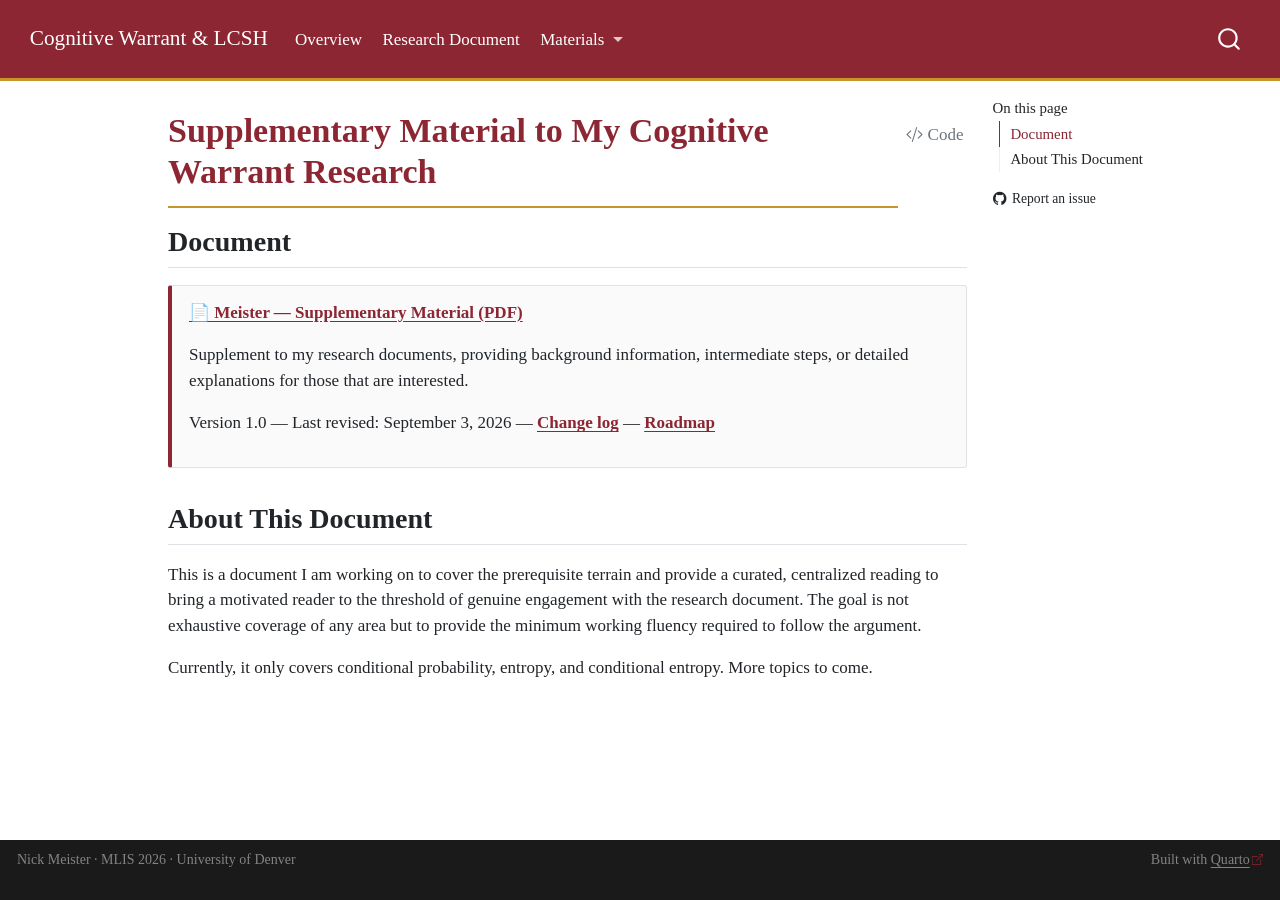
==== docs/pages/background.html @ 32547606 "Add supplementary material page/document" ====
<!DOCTYPE html>
<html xmlns="http://www.w3.org/1999/xhtml" lang="en" xml:lang="en"><head>

<meta charset="utf-8">
<meta name="generator" content="quarto-1.9.38">

<meta name="viewport" content="width=device-width, initial-scale=1.0, user-scalable=yes">


<title>Supplementary Material to My Cognitive Warrant Research – Cognitive Warrant &amp; LCSH: Research Hub</title>
<style>
/* Default styles provided by pandoc.
** See https://pandoc.org/MANUAL.html#variables-for-html for config info.
*/
code{white-space: pre-wrap;}
span.smallcaps{font-variant: small-caps;}
div.columns{display: flex; gap: min(4vw, 1.5em);}
div.column{flex: auto; overflow-x: auto;}
div.hanging-indent{margin-left: 1.5em; text-indent: -1.5em;}
ul.task-list{list-style: none;}
ul.task-list li input[type="checkbox"] {
  width: 0.8em;
  margin: 0 0.8em 0.2em -1em; /* quarto-specific, see https://github.com/quarto-dev/quarto-cli/issues/4556 */ 
  vertical-align: middle;
}
/* CSS for syntax highlighting */
html { -webkit-text-size-adjust: 100%; }
pre > code.sourceCode { white-space: pre; position: relative; }
pre > code.sourceCode > span { display: inline-block; line-height: 1.25; }
pre > code.sourceCode > span:empty { height: 1.2em; }
.sourceCode { overflow: visible; }
code.sourceCode > span { color: inherit; text-decoration: inherit; }
div.sourceCode { margin: 1em 0; }
pre.sourceCode { margin: 0; }
@media screen {
div.sourceCode { overflow: auto; }
}
@media print {
pre > code.sourceCode { white-space: pre-wrap; }
pre > code.sourceCode > span { text-indent: -5em; padding-left: 5em; }
}
pre.numberSource code
  { counter-reset: source-line 0; }
pre.numberSource code > span
  { position: relative; left: -4em; counter-increment: source-line; }
pre.numberSource code > span > a:first-child::before
  { content: counter(source-line);
    position: relative; left: -1em; text-align: right; vertical-align: baseline;
    border: none; display: inline-block;
    -webkit-touch-callout: none; -webkit-user-select: none;
    -khtml-user-select: none; -moz-user-select: none;
    -ms-user-select: none; user-select: none;
    padding: 0 4px; width: 4em;
  }
pre.numberSource { margin-left: 3em;  padding-left: 4px; }
div.sourceCode
  {   }
@media screen {
pre > code.sourceCode > span > a:first-child::before { text-decoration: underline; }
}
</style>


<script src="../site_libs/quarto-nav/quarto-nav.js"></script>
<script src="../site_libs/quarto-nav/headroom.min.js"></script>
<script src="../site_libs/clipboard/clipboard.min.js"></script>
<script src="../site_libs/quarto-search/autocomplete.umd.js"></script>
<script src="../site_libs/quarto-search/fuse.min.js"></script>
<script src="../site_libs/quarto-search/quarto-search.js"></script>
<meta name="quarto:offset" content="../">
<link href="../assets/img/favicon.png" rel="icon" type="image/png">
<script src="../site_libs/quarto-html/quarto.js" type="module"></script>
<script src="../site_libs/quarto-html/tabsets/tabsets.js" type="module"></script>
<script src="../site_libs/quarto-html/popper.min.js"></script>
<script src="../site_libs/quarto-html/tippy.umd.min.js"></script>
<script src="../site_libs/quarto-html/anchor.min.js"></script>
<link href="../site_libs/quarto-html/tippy.css" rel="stylesheet">
<link href="../site_libs/quarto-html/quarto-syntax-highlighting-de63f62b328812d8e578a4d74e282472.css" rel="stylesheet" id="quarto-text-highlighting-styles">
<script src="../site_libs/bootstrap/bootstrap.min.js"></script>
<link href="../site_libs/bootstrap/bootstrap-icons.css" rel="stylesheet">
<link href="../site_libs/bootstrap/bootstrap-5c095410065b229b6694b9f661c4a6af.min.css" rel="stylesheet" append-hash="true" id="quarto-bootstrap" data-mode="light">
<script id="quarto-search-options" type="application/json">{
  "location": "navbar",
  "copy-button": false,
  "collapse-after": 3,
  "panel-placement": "end",
  "type": "overlay",
  "limit": 50,
  "keyboard-shortcut": [
    "f",
    "/",
    "s"
  ],
  "show-item-context": false,
  "language": {
    "search-no-results-text": "No results",
    "search-matching-documents-text": "matching documents",
    "search-copy-link-title": "Copy link to search",
    "search-hide-matches-text": "Hide additional matches",
    "search-more-match-text": "more match in this document",
    "search-more-matches-text": "more matches in this document",
    "search-clear-button-title": "Clear",
    "search-text-placeholder": "",
    "search-detached-cancel-button-title": "Cancel",
    "search-submit-button-title": "Submit",
    "search-label": "Search"
  }
}</script>
<style>html{ scroll-behavior: smooth; }</style>


</head>

<body class="nav-fixed quarto-light">

<div id="quarto-search-results"></div>
  <header id="quarto-header" class="headroom fixed-top">
    <nav class="navbar navbar-expand-lg " data-bs-theme="dark">
      <div class="navbar-container container-fluid">
      <div class="navbar-brand-container mx-auto">
    <a class="navbar-brand" href="../index.html">
    <span class="navbar-title">Cognitive Warrant &amp; LCSH</span>
    </a>
  </div>
            <div id="quarto-search" class="" title="Search"></div>
          <button class="navbar-toggler" type="button" data-bs-toggle="collapse" data-bs-target="#navbarCollapse" aria-controls="navbarCollapse" role="menu" aria-expanded="false" aria-label="Toggle navigation" onclick="if (window.quartoToggleHeadroom) { window.quartoToggleHeadroom(); }">
  <span class="navbar-toggler-icon"></span>
</button>
          <div class="collapse navbar-collapse" id="navbarCollapse">
            <ul class="navbar-nav navbar-nav-scroll me-auto">
  <li class="nav-item">
    <a class="nav-link" href="../index.html"> 
<span class="menu-text">Overview</span></a>
  </li>  
  <li class="nav-item">
    <a class="nav-link" href="../pages/manuscript.html"> 
<span class="menu-text">Research Document</span></a>
  </li>  
  <li class="nav-item dropdown ">
    <a class="nav-link dropdown-toggle" href="#" id="nav-menu-materials" role="link" data-bs-toggle="dropdown" aria-expanded="false">
 <span class="menu-text">Materials</span>
    </a>
    <ul class="dropdown-menu" aria-labelledby="nav-menu-materials">    
        <li>
    <a class="dropdown-item" href="../pages/irb.html">
 <span class="dropdown-text">IRB Packet</span></a>
  </li>  
        <li>
    <a class="dropdown-item" href="../pages/presentation.html">
 <span class="dropdown-text">Presentation</span></a>
  </li>  
        <li>
    <a class="dropdown-item" href="../pages/cognitive-warrant-pipeline.html">
 <span class="dropdown-text">Analytic Pipeline</span></a>
  </li>  
    </ul>
  </li>
</ul>
          </div> <!-- /navcollapse -->
            <div class="quarto-navbar-tools">
</div>
      </div> <!-- /container-fluid -->
    </nav>
</header>
<!-- content -->
<div id="quarto-content" class="quarto-container page-columns page-rows-contents page-layout-article page-navbar">
<!-- sidebar -->
<!-- margin-sidebar -->
    <div id="quarto-margin-sidebar" class="sidebar margin-sidebar">
        <nav id="TOC" role="doc-toc" class="toc-active">
    <h2 id="toc-title">On this page</h2>
   
  <ul>
  <li><a href="#document" id="toc-document" class="nav-link active" data-scroll-target="#document">Document</a></li>
  <li><a href="#about-this-document" id="toc-about-this-document" class="nav-link" data-scroll-target="#about-this-document">About This Document</a></li>
  </ul>
<div class="toc-actions"><ul><li><a href="https://github.com/nicholasmeister/cognitive-warrant/issues/new" class="toc-action"><i class="bi bi-github"></i>Report an issue</a></li></ul></div></nav>
    </div>
<!-- main -->
<main class="content" id="quarto-document-content">

<header id="title-block-header" class="quarto-title-block default">
<div class="quarto-title">
<div class="quarto-title-block"><div><h1 class="title">Supplementary Material to My Cognitive Warrant Research</h1><button type="button" class="btn code-tools-button" id="quarto-code-tools-source"><i class="bi"></i> Code</button></div></div>
</div>



<div class="quarto-title-meta">

    
  
    
  </div>
  


</header>


<section id="document" class="level2">
<h2 class="anchored" data-anchor-id="document">Document</h2>
<div class="file-card">
<p><a href="../assets/pdf/meister_supplement.pdf">📄 Meister — Supplementary Material (PDF)</a></p>
<p>Supplement to my research documents, providing background information, intermediate steps, or detailed explanations for those that are interested.</p>
<p>Version 1.0 — Last revised: September 3, 2026 — <a href="../pages/change-log.html">Change log</a> — <a href="../pages/roadmap.html">Roadmap</a></p>
</div>
</section>
<section id="about-this-document" class="level2">
<h2 class="anchored" data-anchor-id="about-this-document">About This Document</h2>
<p>This is a document I am working on to cover the prerequisite terrain and provide a curated, centralized reading to bring a motivated reader to the threshold of genuine engagement with the research document. The goal is not exhaustive coverage of any area but to provide the minimum working fluency required to follow the argument.</p>
<p>Currently, it only covers conditional probability, entropy, and conditional entropy. More topics to come.</p>


<!-- -->

</section>

</main> <!-- /main -->
<script id="quarto-html-after-body" type="application/javascript">
  window.document.addEventListener("DOMContentLoaded", function (event) {
    const icon = "";
    const anchorJS = new window.AnchorJS();
    anchorJS.options = {
      placement: 'right',
      icon: icon
    };
    anchorJS.add('.anchored');
    const isCodeAnnotation = (el) => {
      for (const clz of el.classList) {
        if (clz.startsWith('code-annotation-')) {                     
          return true;
        }
      }
      return false;
    }
    const onCopySuccess = function(e) {
      // button target
      const button = e.trigger;
      // don't keep focus
      button.blur();
      // flash "checked"
      button.classList.add('code-copy-button-checked');
      var currentTitle = button.getAttribute("title");
      button.setAttribute("title", "Copied!");
      let tooltip;
      if (window.bootstrap) {
        button.setAttribute("data-bs-toggle", "tooltip");
        button.setAttribute("data-bs-placement", "left");
        button.setAttribute("data-bs-title", "Copied!");
        tooltip = new bootstrap.Tooltip(button, 
          { trigger: "manual", 
            customClass: "code-copy-button-tooltip",
            offset: [0, -8]});
        tooltip.show();    
      }
      setTimeout(function() {
        if (tooltip) {
          tooltip.hide();
          button.removeAttribute("data-bs-title");
          button.removeAttribute("data-bs-toggle");
          button.removeAttribute("data-bs-placement");
        }
        button.setAttribute("title", currentTitle);
        button.classList.remove('code-copy-button-checked');
      }, 1000);
      // clear code selection
      e.clearSelection();
    }
    const getTextToCopy = function(trigger) {
      const outerScaffold = trigger.parentElement.cloneNode(true);
      const codeEl = outerScaffold.querySelector('code');
      for (const childEl of codeEl.children) {
        if (isCodeAnnotation(childEl)) {
          childEl.remove();
        }
      }
      return codeEl.innerText;
    }
    const clipboard = new window.ClipboardJS('.code-copy-button:not([data-in-quarto-modal])', {
      text: getTextToCopy
    });
    clipboard.on('success', onCopySuccess);
    if (window.document.getElementById('quarto-embedded-source-code-modal')) {
      const clipboardModal = new window.ClipboardJS('.code-copy-button[data-in-quarto-modal]', {
        text: getTextToCopy,
        container: window.document.getElementById('quarto-embedded-source-code-modal')
      });
      clipboardModal.on('success', onCopySuccess);
    }
    const viewSource = window.document.getElementById('quarto-view-source') ||
                       window.document.getElementById('quarto-code-tools-source');
    if (viewSource) {
      const sourceUrl = viewSource.getAttribute("data-quarto-source-url");
      viewSource.addEventListener("click", function(e) {
        if (sourceUrl) {
          // rstudio viewer pane
          if (/\bcapabilities=\b/.test(window.location)) {
            window.open(sourceUrl);
          } else {
            window.location.href = sourceUrl;
          }
        } else {
          const modal = new bootstrap.Modal(document.getElementById('quarto-embedded-source-code-modal'));
          modal.show();
        }
        return false;
      });
    }
    function toggleCodeHandler(show) {
      return function(e) {
        const detailsSrc = window.document.querySelectorAll(".cell > details > .sourceCode");
        for (let i=0; i<detailsSrc.length; i++) {
          const details = detailsSrc[i].parentElement;
          if (show) {
            details.open = true;
          } else {
            details.removeAttribute("open");
          }
        }
        const cellCodeDivs = window.document.querySelectorAll(".cell > .sourceCode");
        const fromCls = show ? "hidden" : "unhidden";
        const toCls = show ? "unhidden" : "hidden";
        for (let i=0; i<cellCodeDivs.length; i++) {
          const codeDiv = cellCodeDivs[i];
          if (codeDiv.classList.contains(fromCls)) {
            codeDiv.classList.remove(fromCls);
            codeDiv.classList.add(toCls);
          } 
        }
        return false;
      }
    }
    const hideAllCode = window.document.getElementById("quarto-hide-all-code");
    if (hideAllCode) {
      hideAllCode.addEventListener("click", toggleCodeHandler(false));
    }
    const showAllCode = window.document.getElementById("quarto-show-all-code");
    if (showAllCode) {
      showAllCode.addEventListener("click", toggleCodeHandler(true));
    }
      var localhostRegex = new RegExp(/^(?:http|https):\/\/localhost\:?[0-9]*\//);
      var mailtoRegex = new RegExp(/^mailto:/);
        var filterRegex = new RegExp('/' + window.location.host + '/');
      var isInternal = (href) => {
          return filterRegex.test(href) || localhostRegex.test(href) || mailtoRegex.test(href);
      }
      // Inspect non-navigation links and adorn them if external
     var links = window.document.querySelectorAll('a[href]:not(.nav-link):not(.navbar-brand):not(.toc-action):not(.sidebar-link):not(.sidebar-item-toggle):not(.pagination-link):not(.no-external):not([aria-hidden]):not(.dropdown-item):not(.quarto-navigation-tool):not(.about-link)');
      for (var i=0; i<links.length; i++) {
        const link = links[i];
        if (!isInternal(link.href)) {
          // undo the damage that might have been done by quarto-nav.js in the case of
          // links that we want to consider external
          if (link.dataset.originalHref !== undefined) {
            link.href = link.dataset.originalHref;
          }
            // target, if specified
            link.setAttribute("target", "_blank");
            if (link.getAttribute("rel") === null) {
              link.setAttribute("rel", "noopener");
            }
            // default icon
            link.classList.add("external");
        }
      }
    function tippyHover(el, contentFn, onTriggerFn, onUntriggerFn) {
      const config = {
        allowHTML: true,
        maxWidth: 500,
        delay: 100,
        arrow: false,
        appendTo: function(el) {
            return el.parentElement;
        },
        interactive: true,
        interactiveBorder: 10,
        theme: 'quarto',
        placement: 'bottom-start',
      };
      if (contentFn) {
        config.content = contentFn;
      }
      if (onTriggerFn) {
        config.onTrigger = onTriggerFn;
      }
      if (onUntriggerFn) {
        config.onUntrigger = onUntriggerFn;
      }
      window.tippy(el, config); 
    }
    const noterefs = window.document.querySelectorAll('a[role="doc-noteref"]');
    for (var i=0; i<noterefs.length; i++) {
      const ref = noterefs[i];
      tippyHover(ref, function() {
        // use id or data attribute instead here
        let href = ref.getAttribute('data-footnote-href') || ref.getAttribute('href');
        try { href = new URL(href).hash; } catch {}
        const id = href.replace(/^#\/?/, "");
        const note = window.document.getElementById(id);
        if (note) {
          return note.innerHTML;
        } else {
          return "";
        }
      });
    }
    const xrefs = window.document.querySelectorAll('a.quarto-xref');
    const processXRef = (id, note) => {
      // Strip column container classes
      const stripColumnClz = (el) => {
        el.classList.remove("page-full", "page-columns");
        if (el.children) {
          for (const child of el.children) {
            stripColumnClz(child);
          }
        }
      }
      stripColumnClz(note)
      if (id === null || id.startsWith('sec-')) {
        // Special case sections, only their first couple elements
        const container = document.createElement("div");
        if (note.children && note.children.length > 2) {
          container.appendChild(note.children[0].cloneNode(true));
          for (let i = 1; i < note.children.length; i++) {
            const child = note.children[i];
            if (child.tagName === "P" && child.innerText === "") {
              continue;
            } else {
              container.appendChild(child.cloneNode(true));
              break;
            }
          }
          if (window.Quarto?.typesetMath) {
            window.Quarto.typesetMath(container);
          }
          return container.innerHTML
        } else {
          if (window.Quarto?.typesetMath) {
            window.Quarto.typesetMath(note);
          }
          return note.innerHTML;
        }
      } else {
        // Remove any anchor links if they are present
        const anchorLink = note.querySelector('a.anchorjs-link');
        if (anchorLink) {
          anchorLink.remove();
        }
        if (window.Quarto?.typesetMath) {
          window.Quarto.typesetMath(note);
        }
        if (note.classList.contains("callout")) {
          return note.outerHTML;
        } else {
          return note.innerHTML;
        }
      }
    }
    for (var i=0; i<xrefs.length; i++) {
      const xref = xrefs[i];
      tippyHover(xref, undefined, function(instance) {
        instance.disable();
        let url = xref.getAttribute('href');
        let hash = undefined; 
        if (url.startsWith('#')) {
          hash = url;
        } else {
          try { hash = new URL(url).hash; } catch {}
        }
        if (hash) {
          const id = hash.replace(/^#\/?/, "");
          const note = window.document.getElementById(id);
          if (note !== null) {
            try {
              const html = processXRef(id, note.cloneNode(true));
              instance.setContent(html);
            } finally {
              instance.enable();
              instance.show();
            }
          } else {
            // See if we can fetch this
            fetch(url.split('#')[0])
            .then(res => res.text())
            .then(html => {
              const parser = new DOMParser();
              const htmlDoc = parser.parseFromString(html, "text/html");
              const note = htmlDoc.getElementById(id);
              if (note !== null) {
                const html = processXRef(id, note);
                instance.setContent(html);
              } 
            }).finally(() => {
              instance.enable();
              instance.show();
            });
          }
        } else {
          // See if we can fetch a full url (with no hash to target)
          // This is a special case and we should probably do some content thinning / targeting
          fetch(url)
          .then(res => res.text())
          .then(html => {
            const parser = new DOMParser();
            const htmlDoc = parser.parseFromString(html, "text/html");
            const note = htmlDoc.querySelector('main.content');
            if (note !== null) {
              // This should only happen for chapter cross references
              // (since there is no id in the URL)
              // remove the first header
              if (note.children.length > 0 && note.children[0].tagName === "HEADER") {
                note.children[0].remove();
              }
              const html = processXRef(null, note);
              instance.setContent(html);
            } 
          }).finally(() => {
            instance.enable();
            instance.show();
          });
        }
      }, function(instance) {
      });
    }
        let selectedAnnoteEl;
        const selectorForAnnotation = ( cell, annotation) => {
          let cellAttr = 'data-code-cell="' + cell + '"';
          let lineAttr = 'data-code-annotation="' +  annotation + '"';
          const selector = 'span[' + cellAttr + '][' + lineAttr + ']';
          return selector;
        }
        const selectCodeLines = (annoteEl) => {
          const doc = window.document;
          const targetCell = annoteEl.getAttribute("data-target-cell");
          const targetAnnotation = annoteEl.getAttribute("data-target-annotation");
          const annoteSpan = window.document.querySelector(selectorForAnnotation(targetCell, targetAnnotation));
          const lines = annoteSpan.getAttribute("data-code-lines").split(",");
          const lineIds = lines.map((line) => {
            return targetCell + "-" + line;
          })
          let top = null;
          let height = null;
          let parent = null;
          if (lineIds.length > 0) {
              //compute the position of the single el (top and bottom and make a div)
              const el = window.document.getElementById(lineIds[0]);
              top = el.offsetTop;
              height = el.offsetHeight;
              parent = el.parentElement.parentElement;
            if (lineIds.length > 1) {
              const lastEl = window.document.getElementById(lineIds[lineIds.length - 1]);
              const bottom = lastEl.offsetTop + lastEl.offsetHeight;
              height = bottom - top;
            }
            if (top !== null && height !== null && parent !== null) {
              // cook up a div (if necessary) and position it 
              let div = window.document.getElementById("code-annotation-line-highlight");
              if (div === null) {
                div = window.document.createElement("div");
                div.setAttribute("id", "code-annotation-line-highlight");
                div.style.position = 'absolute';
                parent.appendChild(div);
              }
              div.style.top = top - 2 + "px";
              div.style.height = height + 4 + "px";
              div.style.left = 0;
              let gutterDiv = window.document.getElementById("code-annotation-line-highlight-gutter");
              if (gutterDiv === null) {
                gutterDiv = window.document.createElement("div");
                gutterDiv.setAttribute("id", "code-annotation-line-highlight-gutter");
                gutterDiv.style.position = 'absolute';
                const codeCell = window.document.getElementById(targetCell);
                const gutter = codeCell.querySelector('.code-annotation-gutter');
                gutter.appendChild(gutterDiv);
              }
              gutterDiv.style.top = top - 2 + "px";
              gutterDiv.style.height = height + 4 + "px";
            }
            selectedAnnoteEl = annoteEl;
          }
        };
        const unselectCodeLines = () => {
          const elementsIds = ["code-annotation-line-highlight", "code-annotation-line-highlight-gutter"];
          elementsIds.forEach((elId) => {
            const div = window.document.getElementById(elId);
            if (div) {
              div.remove();
            }
          });
          selectedAnnoteEl = undefined;
        };
          // Handle positioning of the toggle
      window.addEventListener(
        "resize",
        throttle(() => {
          elRect = undefined;
          if (selectedAnnoteEl) {
            selectCodeLines(selectedAnnoteEl);
          }
        }, 10)
      );
      function throttle(fn, ms) {
      let throttle = false;
      let timer;
        return (...args) => {
          if(!throttle) { // first call gets through
              fn.apply(this, args);
              throttle = true;
          } else { // all the others get throttled
              if(timer) clearTimeout(timer); // cancel #2
              timer = setTimeout(() => {
                fn.apply(this, args);
                timer = throttle = false;
              }, ms);
          }
        };
      }
        // Attach click handler to the DT
        const annoteDls = window.document.querySelectorAll('dt[data-target-cell]');
        for (const annoteDlNode of annoteDls) {
          annoteDlNode.addEventListener('click', (event) => {
            const clickedEl = event.target;
            if (clickedEl !== selectedAnnoteEl) {
              unselectCodeLines();
              const activeEl = window.document.querySelector('dt[data-target-cell].code-annotation-active');
              if (activeEl) {
                activeEl.classList.remove('code-annotation-active');
              }
              selectCodeLines(clickedEl);
              clickedEl.classList.add('code-annotation-active');
            } else {
              // Unselect the line
              unselectCodeLines();
              clickedEl.classList.remove('code-annotation-active');
            }
          });
        }
    const findCites = (el) => {
      const parentEl = el.parentElement;
      if (parentEl) {
        const cites = parentEl.dataset.cites;
        if (cites) {
          return {
            el,
            cites: cites.split(' ')
          };
        } else {
          return findCites(el.parentElement)
        }
      } else {
        return undefined;
      }
    };
    var bibliorefs = window.document.querySelectorAll('a[role="doc-biblioref"]');
    for (var i=0; i<bibliorefs.length; i++) {
      const ref = bibliorefs[i];
      const citeInfo = findCites(ref);
      if (citeInfo) {
        tippyHover(citeInfo.el, function() {
          var popup = window.document.createElement('div');
          citeInfo.cites.forEach(function(cite) {
            var citeDiv = window.document.createElement('div');
            citeDiv.classList.add('hanging-indent');
            citeDiv.classList.add('csl-entry');
            var biblioDiv = window.document.getElementById('ref-' + cite);
            if (biblioDiv) {
              citeDiv.innerHTML = biblioDiv.innerHTML;
            }
            popup.appendChild(citeDiv);
          });
          return popup.innerHTML;
        });
      }
    }
  });
  </script><div class="modal fade" id="quarto-embedded-source-code-modal" tabindex="-1" aria-labelledby="quarto-embedded-source-code-modal-label" aria-hidden="true"><div class="modal-dialog modal-dialog-scrollable"><div class="modal-content"><div class="modal-header"><h5 class="modal-title" id="quarto-embedded-source-code-modal-label">Source Code</h5><button class="btn-close" data-bs-dismiss="modal"></button></div><div class="modal-body"><div class="">
<div class="code-copy-outer-scaffold"><div class="sourceCode" id="cb1" data-shortcodes="false"><pre class="sourceCode markdown code-with-copy"><code class="sourceCode markdown"><span id="cb1-1"><a href="#cb1-1" aria-hidden="true" tabindex="-1"></a><span class="co">---</span></span>
<span id="cb1-2"><a href="#cb1-2" aria-hidden="true" tabindex="-1"></a><span class="an">title:</span><span class="co"> "Supplementary Material to My Cognitive Warrant Research"</span></span>
<span id="cb1-3"><a href="#cb1-3" aria-hidden="true" tabindex="-1"></a><span class="co">---</span></span>
<span id="cb1-4"><a href="#cb1-4" aria-hidden="true" tabindex="-1"></a></span>
<span id="cb1-5"><a href="#cb1-5" aria-hidden="true" tabindex="-1"></a><span class="fu">## Document</span></span>
<span id="cb1-6"><a href="#cb1-6" aria-hidden="true" tabindex="-1"></a></span>
<span id="cb1-7"><a href="#cb1-7" aria-hidden="true" tabindex="-1"></a>::: {.file-card}</span>
<span id="cb1-8"><a href="#cb1-8" aria-hidden="true" tabindex="-1"></a><span class="co">[</span><span class="ot">📄 Meister — Supplementary Material (PDF)</span><span class="co">](../assets/pdf/meister_supplement.pdf)</span></span>
<span id="cb1-9"><a href="#cb1-9" aria-hidden="true" tabindex="-1"></a></span>
<span id="cb1-10"><a href="#cb1-10" aria-hidden="true" tabindex="-1"></a>Supplement to my research documents, providing background information, intermediate steps, or detailed explanations for those that are interested. </span>
<span id="cb1-11"><a href="#cb1-11" aria-hidden="true" tabindex="-1"></a></span>
<span id="cb1-12"><a href="#cb1-12" aria-hidden="true" tabindex="-1"></a>Version 1.0 --- Last revised: September 3, 2026 --- <span class="co">[</span><span class="ot">Change log</span><span class="co">](change-log.qmd)</span> --- <span class="co">[</span><span class="ot">Roadmap</span><span class="co">](roadmap.qmd)</span></span>
<span id="cb1-13"><a href="#cb1-13" aria-hidden="true" tabindex="-1"></a></span>
<span id="cb1-14"><a href="#cb1-14" aria-hidden="true" tabindex="-1"></a>:::</span>
<span id="cb1-15"><a href="#cb1-15" aria-hidden="true" tabindex="-1"></a></span>
<span id="cb1-16"><a href="#cb1-16" aria-hidden="true" tabindex="-1"></a><span class="fu">## About This Document</span></span>
<span id="cb1-17"><a href="#cb1-17" aria-hidden="true" tabindex="-1"></a></span>
<span id="cb1-18"><a href="#cb1-18" aria-hidden="true" tabindex="-1"></a>This is a document I am working on to cover the prerequisite terrain and provide a curated, centralized reading to bring a motivated reader to the threshold of genuine engagement with the research document. The goal is not exhaustive coverage of any area but to provide the minimum working fluency required to follow the argument.</span>
<span id="cb1-19"><a href="#cb1-19" aria-hidden="true" tabindex="-1"></a></span>
<span id="cb1-20"><a href="#cb1-20" aria-hidden="true" tabindex="-1"></a>Currently, it only covers conditional probability, entropy, and conditional entropy. More topics to come. </span>
<span id="cb1-21"><a href="#cb1-21" aria-hidden="true" tabindex="-1"></a></span></code></pre></div><button title="Copy to Clipboard" class="code-copy-button" data-in-quarto-modal=""><i class="bi"></i></button></div>
</div></div></div></div></div>
</div> <!-- /content -->
<footer class="footer">
  <div class="nav-footer">
    <div class="nav-footer-left">
<p>Nick Meister · MLIS 2026 · University of Denver</p>
</div>   
    <div class="nav-footer-center">
      &nbsp;
    <div class="toc-actions d-sm-block d-md-none"><ul><li><a href="https://github.com/nicholasmeister/cognitive-warrant/issues/new" class="toc-action"><i class="bi bi-github"></i>Report an issue</a></li></ul></div></div>
    <div class="nav-footer-right">
<p>Built with <a href="https://quarto.org">Quarto</a></p>
</div>
  </div>
</footer>




<script src="../site_libs/quarto-html/zenscroll-min.js"></script>
</body></html>
---- docs/site_libs/quarto-html/tippy.css ----
.tippy-box[data-animation=fade][data-state=hidden]{opacity:0}[data-tippy-root]{max-width:calc(100vw - 10px)}.tippy-box{position:relative;background-color:#333;color:#fff;border-radius:4px;font-size:14px;line-height:1.4;white-space:normal;outline:0;transition-property:transform,visibility,opacity}.tippy-box[data-placement^=top]>.tippy-arrow{bottom:0}.tippy-box[data-placement^=top]>.tippy-arrow:before{bottom:-7px;left:0;border-width:8px 8px 0;border-top-color:initial;transform-origin:center top}.tippy-box[data-placement^=bottom]>.tippy-arrow{top:0}.tippy-box[data-placement^=bottom]>.tippy-arrow:before{top:-7px;left:0;border-width:0 8px 8px;border-bottom-color:initial;transform-origin:center bottom}.tippy-box[data-placement^=left]>.tippy-arrow{right:0}.tippy-box[data-placement^=left]>.tippy-arrow:before{border-width:8px 0 8px 8px;border-left-color:initial;right:-7px;transform-origin:center left}.tippy-box[data-placement^=right]>.tippy-arrow{left:0}.tippy-box[data-placement^=right]>.tippy-arrow:before{left:-7px;border-width:8px 8px 8px 0;border-right-color:initial;transform-origin:center right}.tippy-box[data-inertia][data-state=visible]{transition-timing-function:cubic-bezier(.54,1.5,.38,1.11)}.tippy-arrow{width:16px;height:16px;color:#333}.tippy-arrow:before{content:"";position:absolute;border-color:transparent;border-style:solid}.tippy-content{position:relative;padding:5px 9px;z-index:1}
---- docs/site_libs/quarto-html/quarto-syntax-highlighting-de63f62b328812d8e578a4d74e282472.css ----
/* quarto syntax highlight colors */
:root {
  --quarto-hl-al-color: #ff5555;
  --quarto-hl-an-color: #6a737d;
  --quarto-hl-at-color: #d73a49;
  --quarto-hl-bn-color: #005cc5;
  --quarto-hl-bu-color: #d73a49;
  --quarto-hl-ch-color: #032f62;
  --quarto-hl-co-color: #6a737d;
  --quarto-hl-cv-color: #6a737d;
  --quarto-hl-cn-color: #005cc5;
  --quarto-hl-cf-color: #d73a49;
  --quarto-hl-dt-color: #d73a49;
  --quarto-hl-dv-color: #005cc5;
  --quarto-hl-do-color: #6a737d;
  --quarto-hl-er-color: #ff5555;
  --quarto-hl-ex-color: #d73a49;
  --quarto-hl-fl-color: #005cc5;
  --quarto-hl-fu-color: #6f42c1;
  --quarto-hl-im-color: #032f62;
  --quarto-hl-in-color: #6a737d;
  --quarto-hl-kw-color: #d73a49;
  --quarto-hl-op-color: #24292e;
  --quarto-hl-pp-color: #d73a49;
  --quarto-hl-re-color: #6a737d;
  --quarto-hl-sc-color: #005cc5;
  --quarto-hl-ss-color: #032f62;
  --quarto-hl-st-color: #032f62;
  --quarto-hl-va-color: #e36209;
  --quarto-hl-vs-color: #032f62;
  --quarto-hl-wa-color: #ff5555;
}

/* other quarto variables */
:root {
  --quarto-font-monospace: SFMono-Regular, Menlo, Monaco, Consolas, "Liberation Mono", "Courier New", monospace;
}

/* syntax highlight based on Pandoc's rules */
pre > code.sourceCode > span {
  color: #24292e;
}

code.sourceCode > span {
  color: #24292e;
}

div.sourceCode,
div.sourceCode pre.sourceCode {
  color: #24292e;
}

/* Normal */
code span {
  color: #24292e;
}

/* Alert */
code span.al {
  font-weight: bold;
  color: #ff5555;
}

/* Annotation */
code span.an {
  color: #6a737d;
}

/* Attribute */
code span.at {
  color: #d73a49;
}

/* BaseN */
code span.bn {
  color: #005cc5;
}

/* BuiltIn */
code span.bu {
  color: #d73a49;
}

/* ControlFlow */
code span.cf {
  color: #d73a49;
}

/* Char */
code span.ch {
  color: #032f62;
}

/* Constant */
code span.cn {
  color: #005cc5;
}

/* Comment */
code span.co {
  color: #6a737d;
}

/* CommentVar */
code span.cv {
  color: #6a737d;
}

/* Documentation */
code span.do {
  color: #6a737d;
}

/* DataType */
code span.dt {
  color: #d73a49;
}

/* DecVal */
code span.dv {
  color: #005cc5;
}

/* Error */
code span.er {
  color: #ff5555;
  text-decoration: underline;
}

/* Extension */
code span.ex {
  font-weight: bold;
  color: #d73a49;
}

/* Float */
code span.fl {
  color: #005cc5;
}

/* Function */
code span.fu {
  color: #6f42c1;
}

/* Import */
code span.im {
  color: #032f62;
}

/* Information */
code span.in {
  color: #6a737d;
}

/* Keyword */
code span.kw {
  color: #d73a49;
}

/* Operator */
code span.op {
  color: #24292e;
}

/* Preprocessor */
code span.pp {
  color: #d73a49;
}

/* RegionMarker */
code span.re {
  color: #6a737d;
}

/* SpecialChar */
code span.sc {
  color: #005cc5;
}

/* SpecialString */
code span.ss {
  color: #032f62;
}

/* String */
code span.st {
  color: #032f62;
}

/* Variable */
code span.va {
  color: #e36209;
}

/* VerbatimString */
code span.vs {
  color: #032f62;
}

/* Warning */
code span.wa {
  color: #ff5555;
}

.prevent-inlining {
  content: "</";
}

/*# sourceMappingURL=e073dde7d9be180d5cbafa952671d6f8.css.map */
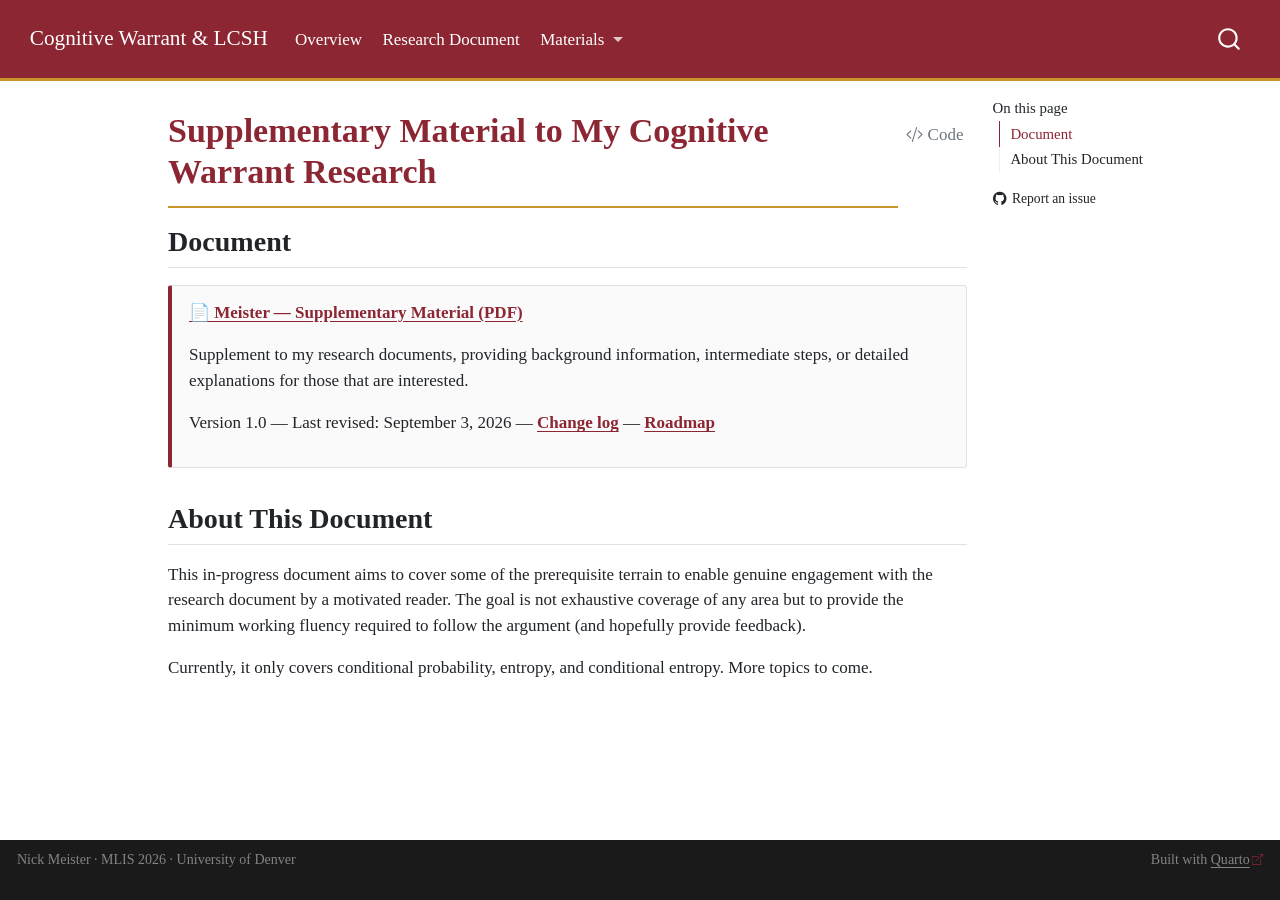
==== commit e243500f: "Update to page description" ====
--- a/docs/pages/background.html
+++ b/docs/pages/background.html
@@ -208,7 +208,7 @@
 </section>
 <section id="about-this-document" class="level2">
 <h2 class="anchored" data-anchor-id="about-this-document">About This Document</h2>
-<p>This is a document I am working on to cover the prerequisite terrain and provide a curated, centralized reading to bring a motivated reader to the threshold of genuine engagement with the research document. The goal is not exhaustive coverage of any area but to provide the minimum working fluency required to follow the argument.</p>
+<p>This in-progress document aims to cover some of the prerequisite terrain to enable genuine engagement with the research document by a motivated reader. The goal is not exhaustive coverage of any area but to provide the minimum working fluency required to follow the argument (and hopefully provide feedback).</p>
 <p>Currently, it only covers conditional probability, entropy, and conditional entropy. More topics to come.</p>
 
 
@@ -692,7 +692,7 @@
 <span id="cb1-15"><a href="#cb1-15" aria-hidden="true" tabindex="-1"></a></span>
 <span id="cb1-16"><a href="#cb1-16" aria-hidden="true" tabindex="-1"></a><span class="fu">## About This Document</span></span>
 <span id="cb1-17"><a href="#cb1-17" aria-hidden="true" tabindex="-1"></a></span>
-<span id="cb1-18"><a href="#cb1-18" aria-hidden="true" tabindex="-1"></a>This is a document I am working on to cover the prerequisite terrain and provide a curated, centralized reading to bring a motivated reader to the threshold of genuine engagement with the research document. The goal is not exhaustive coverage of any area but to provide the minimum working fluency required to follow the argument.</span>
+<span id="cb1-18"><a href="#cb1-18" aria-hidden="true" tabindex="-1"></a>This in-progress document aims to cover some of the prerequisite terrain to enable genuine engagement with the research document by a motivated reader. The goal is not exhaustive coverage of any area but to provide the minimum working fluency required to follow the argument (and hopefully provide feedback).</span>
 <span id="cb1-19"><a href="#cb1-19" aria-hidden="true" tabindex="-1"></a></span>
 <span id="cb1-20"><a href="#cb1-20" aria-hidden="true" tabindex="-1"></a>Currently, it only covers conditional probability, entropy, and conditional entropy. More topics to come. </span>
 <span id="cb1-21"><a href="#cb1-21" aria-hidden="true" tabindex="-1"></a></span></code></pre></div><button title="Copy to Clipboard" class="code-copy-button" data-in-quarto-modal=""><i class="bi"></i></button></div>
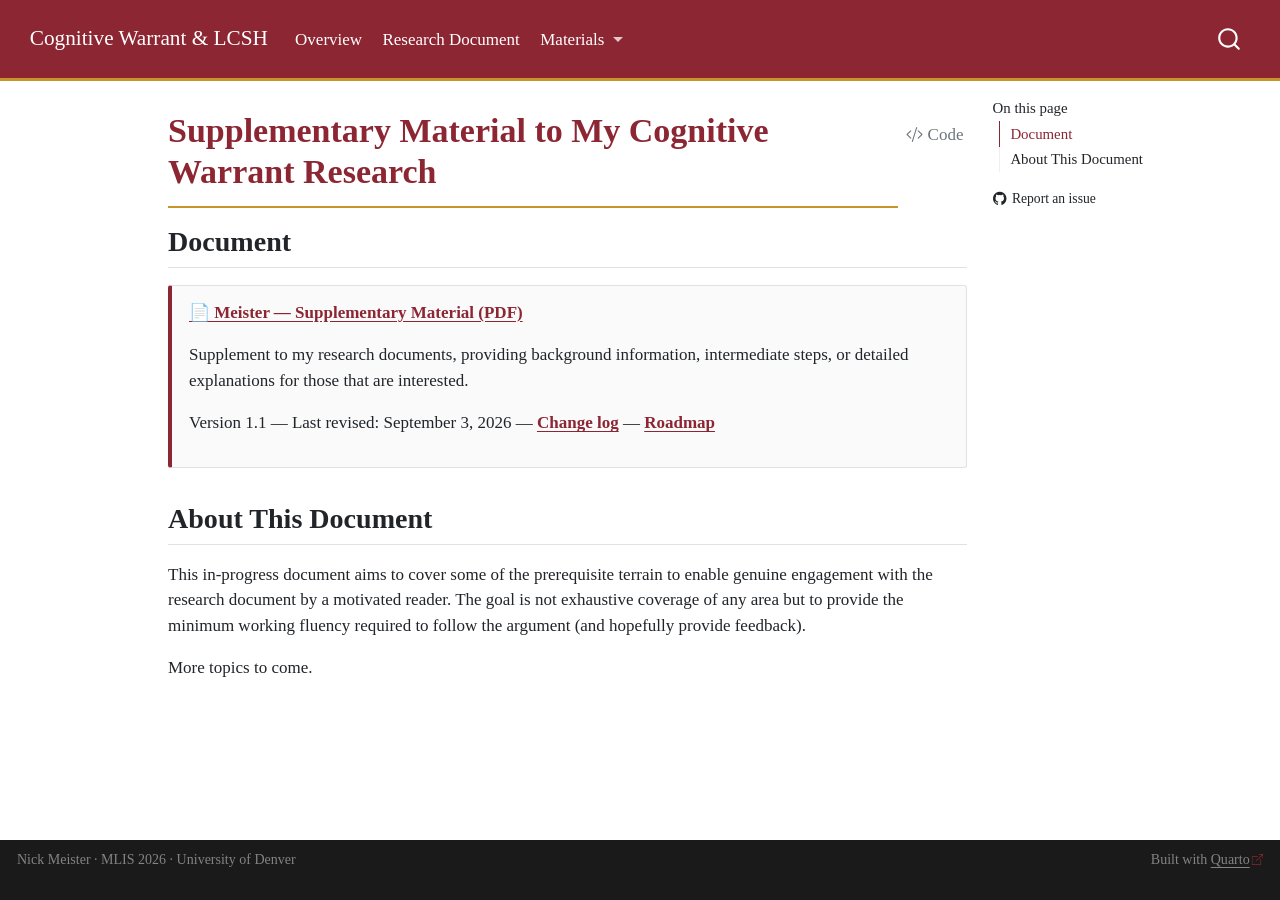
==== commit 121b80cf: "Added relative entropy and mutual information to supplementary material" ====
--- a/docs/pages/background.html
+++ b/docs/pages/background.html
@@ -203,13 +203,13 @@
 <div class="file-card">
 <p><a href="../assets/pdf/meister_supplement.pdf">📄 Meister — Supplementary Material (PDF)</a></p>
 <p>Supplement to my research documents, providing background information, intermediate steps, or detailed explanations for those that are interested.</p>
-<p>Version 1.0 — Last revised: September 3, 2026 — <a href="../pages/change-log.html">Change log</a> — <a href="../pages/roadmap.html">Roadmap</a></p>
+<p>Version 1.1 — Last revised: September 3, 2026 — <a href="../pages/change-log.html">Change log</a> — <a href="../pages/roadmap.html">Roadmap</a></p>
 </div>
 </section>
 <section id="about-this-document" class="level2">
 <h2 class="anchored" data-anchor-id="about-this-document">About This Document</h2>
 <p>This in-progress document aims to cover some of the prerequisite terrain to enable genuine engagement with the research document by a motivated reader. The goal is not exhaustive coverage of any area but to provide the minimum working fluency required to follow the argument (and hopefully provide feedback).</p>
-<p>Currently, it only covers conditional probability, entropy, and conditional entropy. More topics to come.</p>
+<p>More topics to come.</p>
 
 
 <!-- -->
@@ -686,7 +686,7 @@
 <span id="cb1-9"><a href="#cb1-9" aria-hidden="true" tabindex="-1"></a></span>
 <span id="cb1-10"><a href="#cb1-10" aria-hidden="true" tabindex="-1"></a>Supplement to my research documents, providing background information, intermediate steps, or detailed explanations for those that are interested. </span>
 <span id="cb1-11"><a href="#cb1-11" aria-hidden="true" tabindex="-1"></a></span>
-<span id="cb1-12"><a href="#cb1-12" aria-hidden="true" tabindex="-1"></a>Version 1.0 --- Last revised: September 3, 2026 --- <span class="co">[</span><span class="ot">Change log</span><span class="co">](change-log.qmd)</span> --- <span class="co">[</span><span class="ot">Roadmap</span><span class="co">](roadmap.qmd)</span></span>
+<span id="cb1-12"><a href="#cb1-12" aria-hidden="true" tabindex="-1"></a>Version 1.1 --- Last revised: September 3, 2026 --- <span class="co">[</span><span class="ot">Change log</span><span class="co">](change-log.qmd)</span> --- <span class="co">[</span><span class="ot">Roadmap</span><span class="co">](roadmap.qmd)</span></span>
 <span id="cb1-13"><a href="#cb1-13" aria-hidden="true" tabindex="-1"></a></span>
 <span id="cb1-14"><a href="#cb1-14" aria-hidden="true" tabindex="-1"></a>:::</span>
 <span id="cb1-15"><a href="#cb1-15" aria-hidden="true" tabindex="-1"></a></span>
@@ -694,7 +694,7 @@
 <span id="cb1-17"><a href="#cb1-17" aria-hidden="true" tabindex="-1"></a></span>
 <span id="cb1-18"><a href="#cb1-18" aria-hidden="true" tabindex="-1"></a>This in-progress document aims to cover some of the prerequisite terrain to enable genuine engagement with the research document by a motivated reader. The goal is not exhaustive coverage of any area but to provide the minimum working fluency required to follow the argument (and hopefully provide feedback).</span>
 <span id="cb1-19"><a href="#cb1-19" aria-hidden="true" tabindex="-1"></a></span>
-<span id="cb1-20"><a href="#cb1-20" aria-hidden="true" tabindex="-1"></a>Currently, it only covers conditional probability, entropy, and conditional entropy. More topics to come. </span>
+<span id="cb1-20"><a href="#cb1-20" aria-hidden="true" tabindex="-1"></a>More topics to come. </span>
 <span id="cb1-21"><a href="#cb1-21" aria-hidden="true" tabindex="-1"></a></span></code></pre></div><button title="Copy to Clipboard" class="code-copy-button" data-in-quarto-modal=""><i class="bi"></i></button></div>
 </div></div></div></div></div>
 </div> <!-- /content -->
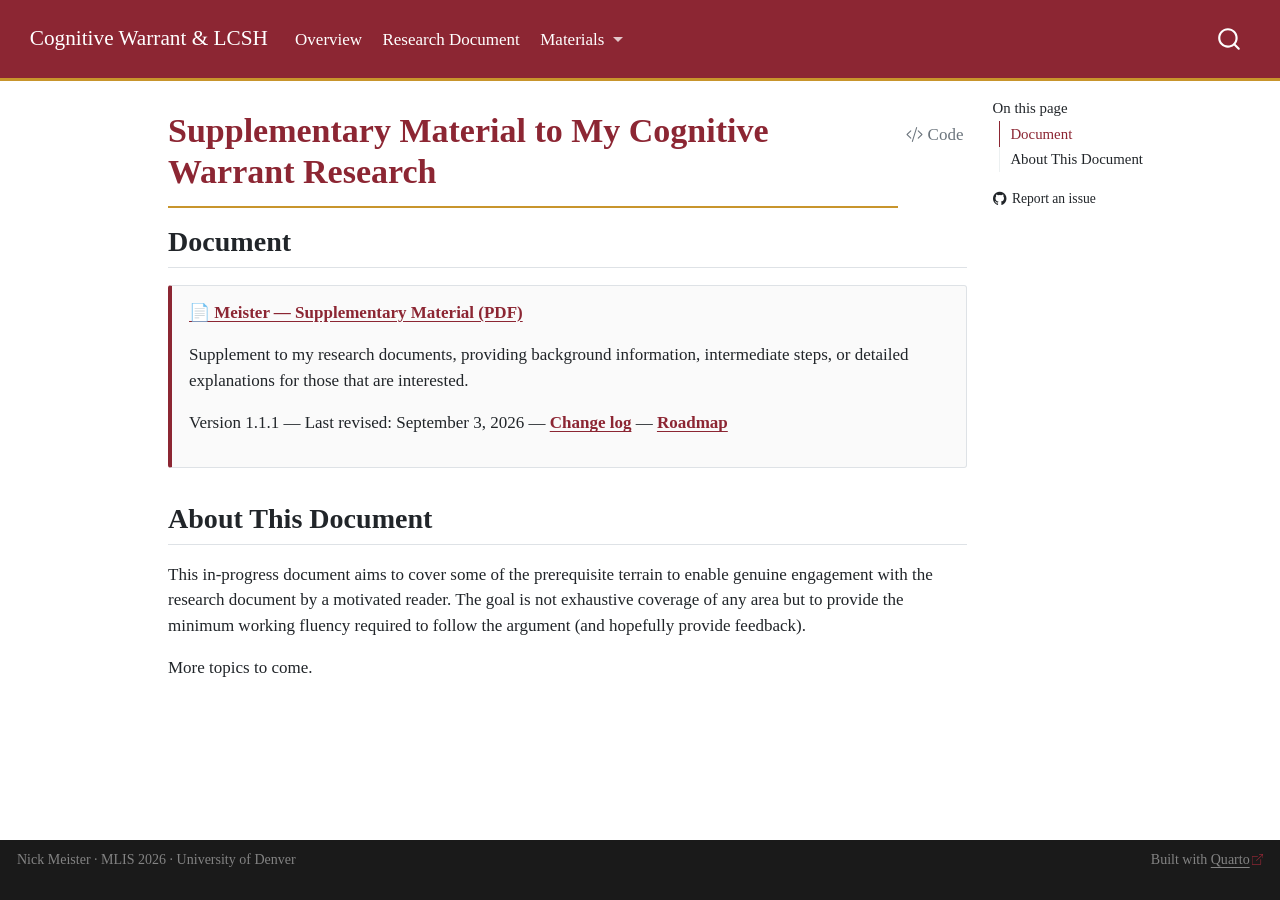
==== commit 58b469c9: "Clarified between averaged and pointwise conditional entropy" ====
--- a/docs/pages/background.html
+++ b/docs/pages/background.html
@@ -203,7 +203,7 @@
 <div class="file-card">
 <p><a href="../assets/pdf/meister_supplement.pdf">📄 Meister — Supplementary Material (PDF)</a></p>
 <p>Supplement to my research documents, providing background information, intermediate steps, or detailed explanations for those that are interested.</p>
-<p>Version 1.1 — Last revised: September 3, 2026 — <a href="../pages/change-log.html">Change log</a> — <a href="../pages/roadmap.html">Roadmap</a></p>
+<p>Version 1.1.1 — Last revised: September 3, 2026 — <a href="../pages/change-log.html">Change log</a> — <a href="../pages/roadmap.html">Roadmap</a></p>
 </div>
 </section>
 <section id="about-this-document" class="level2">
@@ -686,7 +686,7 @@
 <span id="cb1-9"><a href="#cb1-9" aria-hidden="true" tabindex="-1"></a></span>
 <span id="cb1-10"><a href="#cb1-10" aria-hidden="true" tabindex="-1"></a>Supplement to my research documents, providing background information, intermediate steps, or detailed explanations for those that are interested. </span>
 <span id="cb1-11"><a href="#cb1-11" aria-hidden="true" tabindex="-1"></a></span>
-<span id="cb1-12"><a href="#cb1-12" aria-hidden="true" tabindex="-1"></a>Version 1.1 --- Last revised: September 3, 2026 --- <span class="co">[</span><span class="ot">Change log</span><span class="co">](change-log.qmd)</span> --- <span class="co">[</span><span class="ot">Roadmap</span><span class="co">](roadmap.qmd)</span></span>
+<span id="cb1-12"><a href="#cb1-12" aria-hidden="true" tabindex="-1"></a>Version 1.1.1 --- Last revised: September 3, 2026 --- <span class="co">[</span><span class="ot">Change log</span><span class="co">](change-log.qmd)</span> --- <span class="co">[</span><span class="ot">Roadmap</span><span class="co">](roadmap.qmd)</span></span>
 <span id="cb1-13"><a href="#cb1-13" aria-hidden="true" tabindex="-1"></a></span>
 <span id="cb1-14"><a href="#cb1-14" aria-hidden="true" tabindex="-1"></a>:::</span>
 <span id="cb1-15"><a href="#cb1-15" aria-hidden="true" tabindex="-1"></a></span>
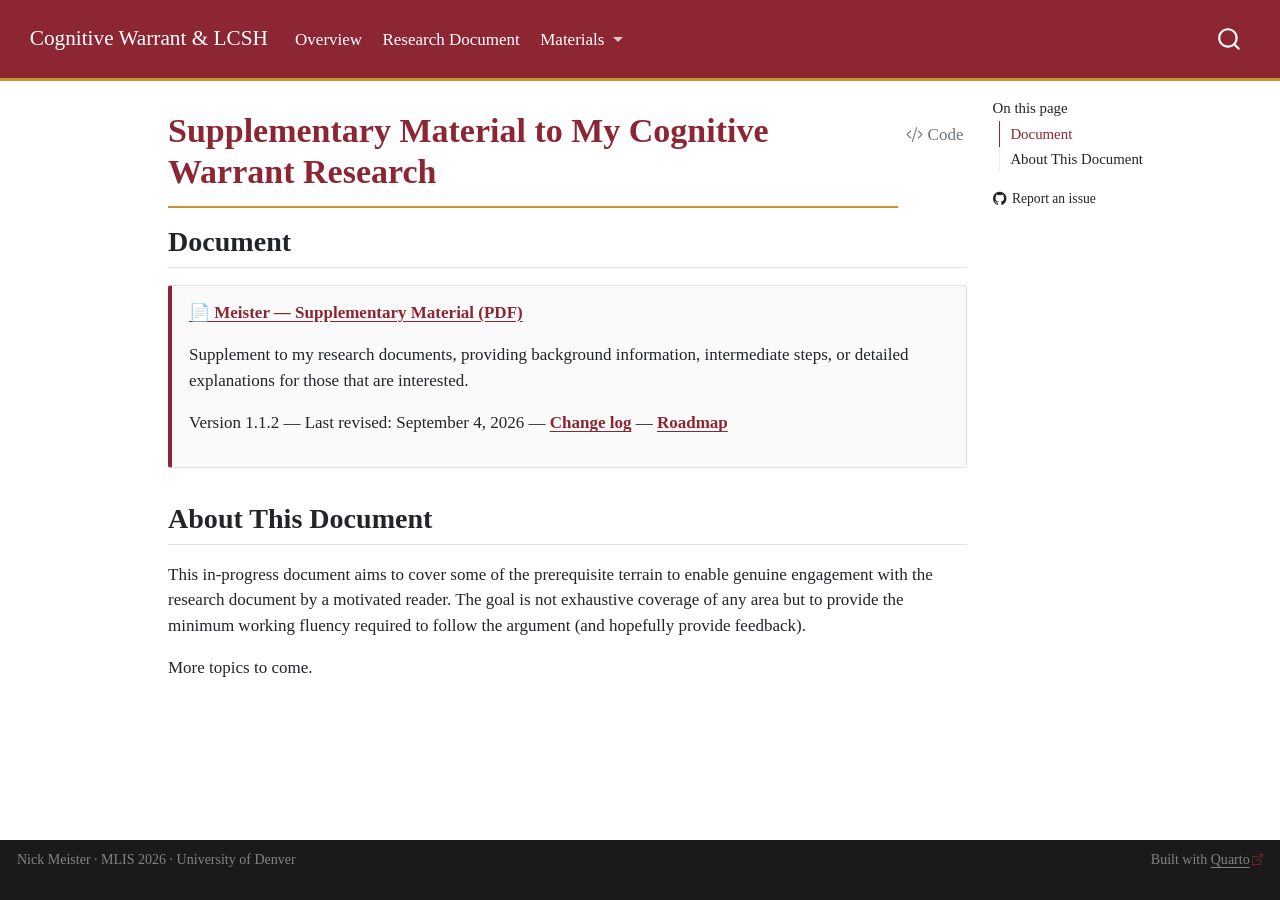
==== commit d5f38692: "Added Relationship Between Entropy and Mutual Information section to supplementary material" ====
--- a/docs/pages/background.html
+++ b/docs/pages/background.html
@@ -203,7 +203,7 @@
 <div class="file-card">
 <p><a href="../assets/pdf/meister_supplement.pdf">📄 Meister — Supplementary Material (PDF)</a></p>
 <p>Supplement to my research documents, providing background information, intermediate steps, or detailed explanations for those that are interested.</p>
-<p>Version 1.1.1 — Last revised: September 3, 2026 — <a href="../pages/change-log.html">Change log</a> — <a href="../pages/roadmap.html">Roadmap</a></p>
+<p>Version 1.1.2 — Last revised: September 4, 2026 — <a href="../pages/change-log.html">Change log</a> — <a href="../pages/roadmap.html">Roadmap</a></p>
 </div>
 </section>
 <section id="about-this-document" class="level2">
@@ -686,7 +686,7 @@
 <span id="cb1-9"><a href="#cb1-9" aria-hidden="true" tabindex="-1"></a></span>
 <span id="cb1-10"><a href="#cb1-10" aria-hidden="true" tabindex="-1"></a>Supplement to my research documents, providing background information, intermediate steps, or detailed explanations for those that are interested. </span>
 <span id="cb1-11"><a href="#cb1-11" aria-hidden="true" tabindex="-1"></a></span>
-<span id="cb1-12"><a href="#cb1-12" aria-hidden="true" tabindex="-1"></a>Version 1.1.1 --- Last revised: September 3, 2026 --- <span class="co">[</span><span class="ot">Change log</span><span class="co">](change-log.qmd)</span> --- <span class="co">[</span><span class="ot">Roadmap</span><span class="co">](roadmap.qmd)</span></span>
+<span id="cb1-12"><a href="#cb1-12" aria-hidden="true" tabindex="-1"></a>Version 1.1.2 --- Last revised: September 4, 2026 --- <span class="co">[</span><span class="ot">Change log</span><span class="co">](change-log.qmd)</span> --- <span class="co">[</span><span class="ot">Roadmap</span><span class="co">](roadmap.qmd)</span></span>
 <span id="cb1-13"><a href="#cb1-13" aria-hidden="true" tabindex="-1"></a></span>
 <span id="cb1-14"><a href="#cb1-14" aria-hidden="true" tabindex="-1"></a>:::</span>
 <span id="cb1-15"><a href="#cb1-15" aria-hidden="true" tabindex="-1"></a></span>
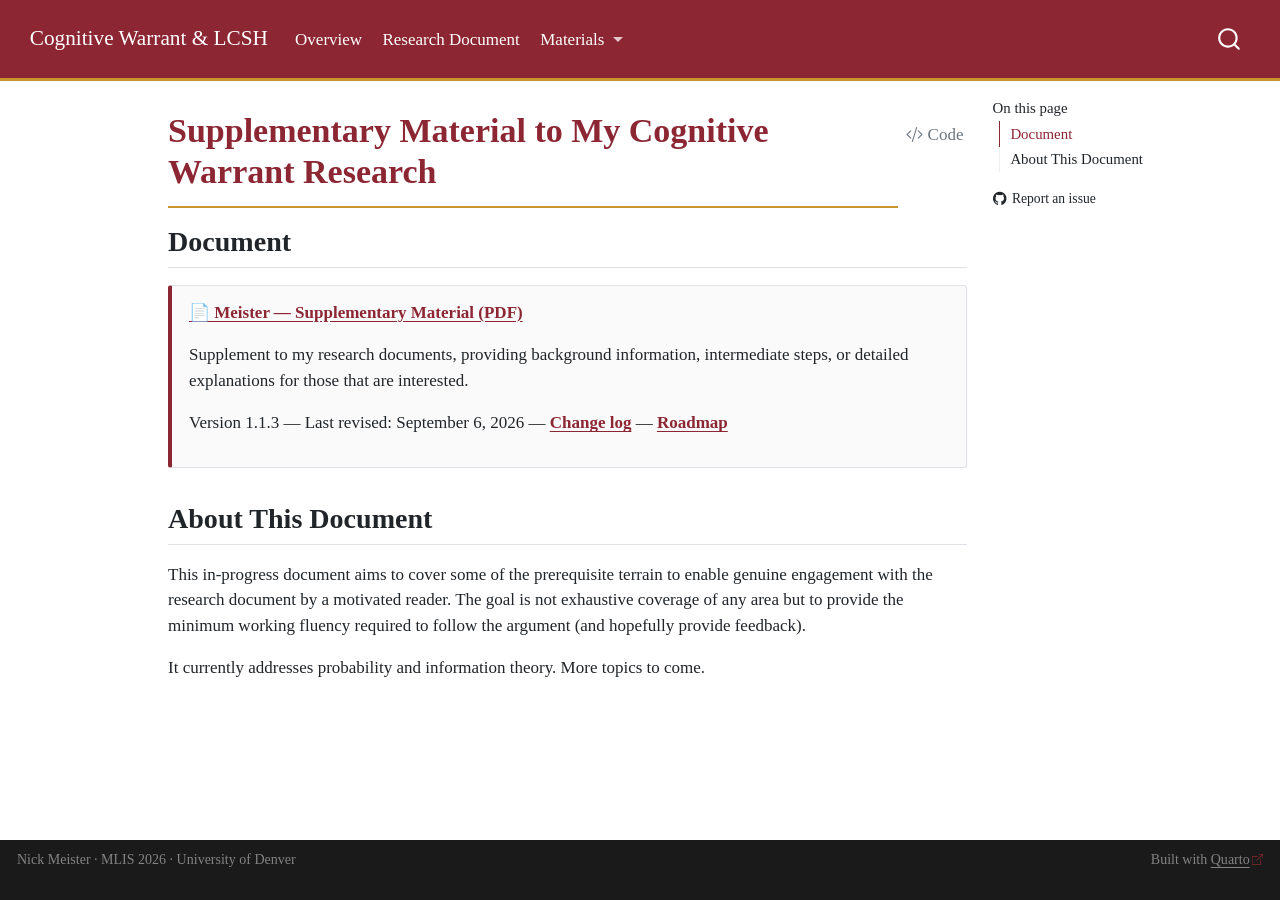
==== commit eccd04e3: "Added conditional mutual information section to supplement" ====
--- a/docs/pages/background.html
+++ b/docs/pages/background.html
@@ -203,13 +203,13 @@
 <div class="file-card">
 <p><a href="../assets/pdf/meister_supplement.pdf">📄 Meister — Supplementary Material (PDF)</a></p>
 <p>Supplement to my research documents, providing background information, intermediate steps, or detailed explanations for those that are interested.</p>
-<p>Version 1.1.2 — Last revised: September 4, 2026 — <a href="../pages/change-log.html">Change log</a> — <a href="../pages/roadmap.html">Roadmap</a></p>
+<p>Version 1.1.3 — Last revised: September 6, 2026 — <a href="../pages/change-log.html">Change log</a> — <a href="../pages/roadmap.html">Roadmap</a></p>
 </div>
 </section>
 <section id="about-this-document" class="level2">
 <h2 class="anchored" data-anchor-id="about-this-document">About This Document</h2>
 <p>This in-progress document aims to cover some of the prerequisite terrain to enable genuine engagement with the research document by a motivated reader. The goal is not exhaustive coverage of any area but to provide the minimum working fluency required to follow the argument (and hopefully provide feedback).</p>
-<p>More topics to come.</p>
+<p>It currently addresses probability and information theory. More topics to come.</p>
 
 
 <!-- -->
@@ -686,7 +686,7 @@
 <span id="cb1-9"><a href="#cb1-9" aria-hidden="true" tabindex="-1"></a></span>
 <span id="cb1-10"><a href="#cb1-10" aria-hidden="true" tabindex="-1"></a>Supplement to my research documents, providing background information, intermediate steps, or detailed explanations for those that are interested. </span>
 <span id="cb1-11"><a href="#cb1-11" aria-hidden="true" tabindex="-1"></a></span>
-<span id="cb1-12"><a href="#cb1-12" aria-hidden="true" tabindex="-1"></a>Version 1.1.2 --- Last revised: September 4, 2026 --- <span class="co">[</span><span class="ot">Change log</span><span class="co">](change-log.qmd)</span> --- <span class="co">[</span><span class="ot">Roadmap</span><span class="co">](roadmap.qmd)</span></span>
+<span id="cb1-12"><a href="#cb1-12" aria-hidden="true" tabindex="-1"></a>Version 1.1.3 --- Last revised: September 6, 2026 --- <span class="co">[</span><span class="ot">Change log</span><span class="co">](change-log.qmd)</span> --- <span class="co">[</span><span class="ot">Roadmap</span><span class="co">](roadmap.qmd)</span></span>
 <span id="cb1-13"><a href="#cb1-13" aria-hidden="true" tabindex="-1"></a></span>
 <span id="cb1-14"><a href="#cb1-14" aria-hidden="true" tabindex="-1"></a>:::</span>
 <span id="cb1-15"><a href="#cb1-15" aria-hidden="true" tabindex="-1"></a></span>
@@ -694,7 +694,7 @@
 <span id="cb1-17"><a href="#cb1-17" aria-hidden="true" tabindex="-1"></a></span>
 <span id="cb1-18"><a href="#cb1-18" aria-hidden="true" tabindex="-1"></a>This in-progress document aims to cover some of the prerequisite terrain to enable genuine engagement with the research document by a motivated reader. The goal is not exhaustive coverage of any area but to provide the minimum working fluency required to follow the argument (and hopefully provide feedback).</span>
 <span id="cb1-19"><a href="#cb1-19" aria-hidden="true" tabindex="-1"></a></span>
-<span id="cb1-20"><a href="#cb1-20" aria-hidden="true" tabindex="-1"></a>More topics to come. </span>
+<span id="cb1-20"><a href="#cb1-20" aria-hidden="true" tabindex="-1"></a>It currently addresses probability and information theory. More topics to come. </span>
 <span id="cb1-21"><a href="#cb1-21" aria-hidden="true" tabindex="-1"></a></span></code></pre></div><button title="Copy to Clipboard" class="code-copy-button" data-in-quarto-modal=""><i class="bi"></i></button></div>
 </div></div></div></div></div>
 </div> <!-- /content -->
